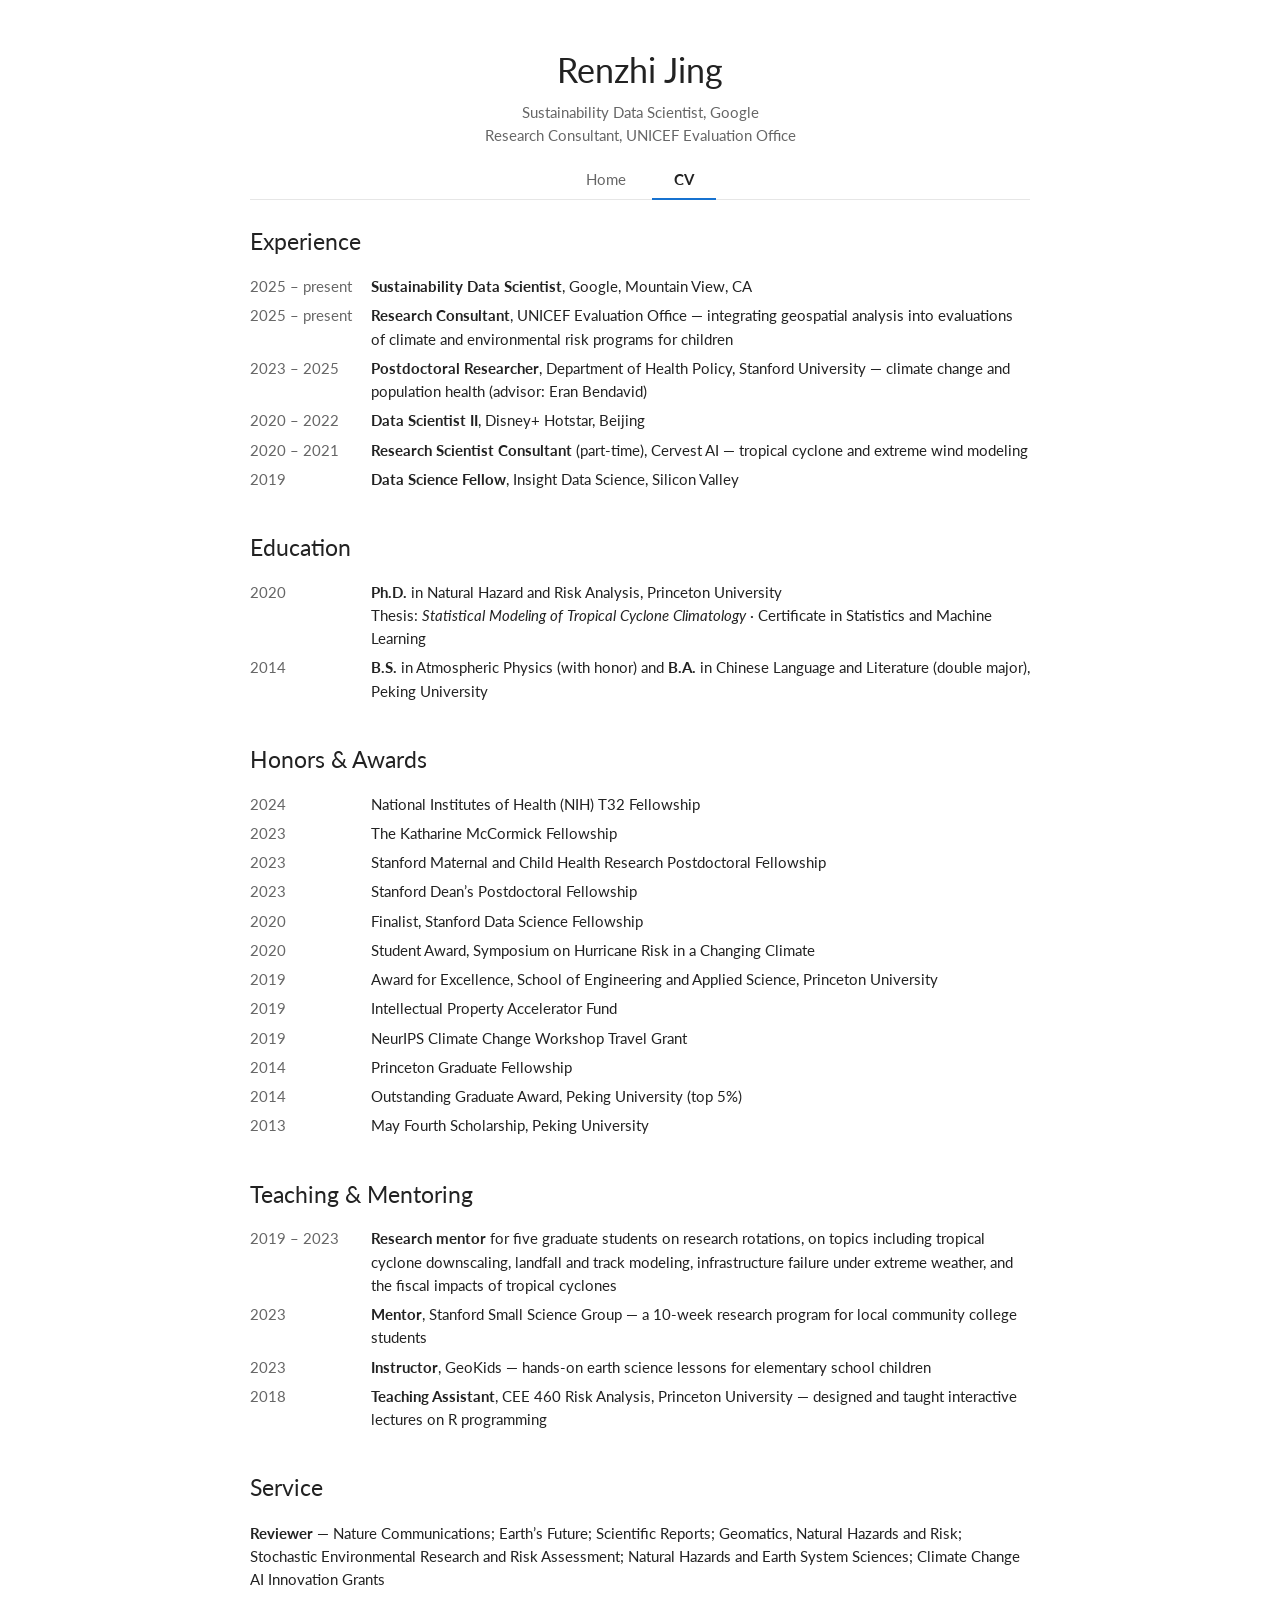
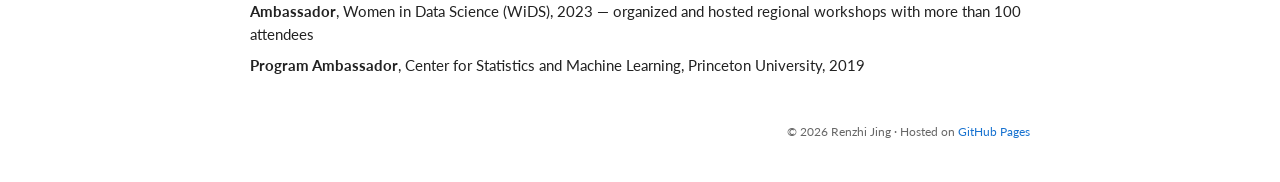
==== cv.html @ 02177ae2 "Move experience, education, awards, teaching and service to a CV page Co-Authored-By: Claude Opus 5." ====
<!doctype html>
<html lang="en">
<head>
  <meta charset="utf-8">
  <meta name="viewport" content="width=device-width, initial-scale=1">
  <title>CV — Renzhi Jing</title>
  <meta name="description" content="Renzhi Jing — experience, education, honors and awards, teaching and mentoring, and service.">
  <meta name="author" content="Renzhi Jing">
  <meta property="og:title" content="CV — Renzhi Jing">
  <meta property="og:description" content="Experience, education, honors and awards, teaching and mentoring, and service.">
  <meta property="og:type" content="website">
  <meta property="og:url" content="https://jingrenzhi.github.io/cv.html">
  <link rel="canonical" href="https://jingrenzhi.github.io/cv.html">
  <link rel="icon" href="assets/favicon.svg" type="image/svg+xml">
  <link rel="preconnect" href="https://fonts.googleapis.com">
  <link rel="preconnect" href="https://fonts.gstatic.com" crossorigin>
  <link rel="stylesheet" href="https://fonts.googleapis.com/css2?family=Lato:ital,wght@0,400;0,700;1,400&display=swap">
  <link rel="stylesheet" href="assets/style.css">
</head>
<body>

  <main id="top">

    <header class="page-head">
      <h1><a href="index.html">Renzhi Jing</a></h1>
      <p class="role">Sustainability Data Scientist, Google<br>Research Consultant, UNICEF Evaluation Office</p>
    </header>

    <nav class="tabs" aria-label="Pages">
      <a href="index.html">Home</a>
      <a href="cv.html" class="active" aria-current="page">CV</a>
    </nav>

    <!-- ============ EXPERIENCE ============ -->
    <section id="experience">
      <h2>Experience</h2>
      <ul class="news wide">
        <li><time>2025 – present</time><span><strong>Sustainability Data Scientist</strong>, Google, Mountain View, CA</span></li>
        <li><time>2025 – present</time><span><strong>Research Consultant</strong>, UNICEF Evaluation Office — integrating geospatial analysis into evaluations of climate and environmental risk programs for children</span></li>
        <li><time>2023 – 2025</time><span><strong>Postdoctoral Researcher</strong>, Department of Health Policy, Stanford University — climate change and population health (advisor: Eran Bendavid)</span></li>
        <li><time>2020 – 2022</time><span><strong>Data Scientist II</strong>, Disney+ Hotstar, Beijing</span></li>
        <li><time>2020 – 2021</time><span><strong>Research Scientist Consultant</strong> (part-time), Cervest AI — tropical cyclone and extreme wind modeling</span></li>
        <li><time>2019</time><span><strong>Data Science Fellow</strong>, Insight Data Science, Silicon Valley</span></li>
      </ul>
    </section>

    <section id="education">
      <h2>Education</h2>
      <ul class="news wide">
        <li><time>2020</time><span><strong>Ph.D.</strong> in Natural Hazard and Risk Analysis, Princeton University<br>Thesis: <em>Statistical Modeling of Tropical Cyclone Climatology</em> · Certificate in Statistics and Machine Learning</span></li>
        <li><time>2014</time><span><strong>B.S.</strong> in Atmospheric Physics (with honor) and <strong>B.A.</strong> in Chinese Language and Literature (double major), Peking University</span></li>
      </ul>
    </section>

    <!-- ============ AWARDS ============ -->
    <section id="awards">
      <h2>Honors &amp; Awards</h2>
      <ul class="news wide">
        <li><time>2024</time><span>National Institutes of Health (NIH) T32 Fellowship</span></li>
        <li><time>2023</time><span>The Katharine McCormick Fellowship</span></li>
        <li><time>2023</time><span>Stanford Maternal and Child Health Research Postdoctoral Fellowship</span></li>
        <li><time>2023</time><span>Stanford Dean’s Postdoctoral Fellowship</span></li>
        <li><time>2020</time><span>Finalist, Stanford Data Science Fellowship</span></li>
        <li><time>2020</time><span>Student Award, Symposium on Hurricane Risk in a Changing Climate</span></li>
        <li><time>2019</time><span>Award for Excellence, School of Engineering and Applied Science, Princeton University</span></li>
        <li><time>2019</time><span>Intellectual Property Accelerator Fund</span></li>
        <li><time>2019</time><span>NeurIPS Climate Change Workshop Travel Grant</span></li>
        <li><time>2014</time><span>Princeton Graduate Fellowship</span></li>
        <li><time>2014</time><span>Outstanding Graduate Award, Peking University (top 5%)</span></li>
        <li><time>2013</time><span>May Fourth Scholarship, Peking University</span></li>
      </ul>
    </section>

    <!-- ============ TEACHING & SERVICE ============ -->
    <section id="teaching">
      <h2>Teaching &amp; Mentoring</h2>
      <ul class="news wide">
        <li><time>2019 – 2023</time><span><strong>Research mentor</strong> for five graduate students on research rotations, on topics including tropical cyclone downscaling, landfall and track modeling, infrastructure failure under extreme weather, and the fiscal impacts of tropical cyclones</span></li>
        <li><time>2023</time><span><strong>Mentor</strong>, Stanford Small Science Group — a 10-week research program for local community college students</span></li>
        <li><time>2023</time><span><strong>Instructor</strong>, GeoKids — hands-on earth science lessons for elementary school children</span></li>
        <li><time>2018</time><span><strong>Teaching Assistant</strong>, CEE 460 Risk Analysis, Princeton University — designed and taught interactive lectures on R programming</span></li>
      </ul>
    </section>

    <section id="service">
      <h2>Service</h2>
      <ul class="plain">
        <li><strong>Reviewer</strong> — Nature Communications; Earth’s Future; Scientific Reports; Geomatics, Natural Hazards and Risk; Stochastic Environmental Research and Risk Assessment; Natural Hazards and Earth System Sciences; Climate Change AI Innovation Grants</li>
        <li><strong>Ambassador</strong>, Women in Data Science (WiDS), 2023 — organized and hosted regional workshops with more than 100 attendees</li>
        <li><strong>Program Ambassador</strong>, Center for Statistics and Machine Learning, Princeton University, 2019</li>
      </ul>
    </section>

  </main>

  <footer class="site-footer">
    <p>© <span id="year">2026</span> Renzhi Jing · Hosted on <a href="https://github.com/jingrenzhi/jingrenzhi.github.io">GitHub Pages</a></p>
  </footer>

  <script>
    document.getElementById('year').textContent = new Date().getFullYear();
  </script>
</body>
</html>
---- assets/style.css ----
/* Single-column, plain academic page: one narrow column, sans-serif text,
   blue links, photo beside the bio, papers as figure-left / text-right rows. */

:root {
  --bg: #ffffff;
  --text: #222222;
  --muted: #666666;
  --rule: #e6e6e6;
  --link: #1772d0;
  --link-hover: #f09228;
  --highlight: #ffffd0;
  --sans: "Lato", Verdana, Helvetica, "PingFang SC", "Microsoft YaHei", sans-serif;
  --width: 820px;
}

@media (prefers-color-scheme: dark) {
  :root {
    --bg: #17181a;
    --text: #dcdcdc;
    --muted: #9a9a9a;
    --rule: #303236;
    --link: #6cb0f5;
    --link-hover: #f5a94a;
    --highlight: #2b2a1c;
  }
}

*, *::before, *::after { box-sizing: border-box; }

html { scroll-behavior: smooth; }

body {
  margin: 0;
  background: var(--bg);
  color: var(--text);
  font-family: var(--sans);
  font-size: 15px;
  line-height: 1.55;
}

a { color: var(--link); text-decoration: none; }
a:hover, a:focus { color: var(--link-hover); }
a:focus-visible { outline: 2px solid var(--link); outline-offset: 2px; }

p { margin: 0 0 1em; }
strong { font-weight: 700; }

main { max-width: var(--width); margin: 0 auto; padding: 0 20px; }

section { padding: 18px 0; }

h2 { font-size: 23px; font-weight: 400; margin: 0 0 12px; }

/* ---------- About ---------- */
.about { display: flex; gap: 36px; align-items: center; padding-top: 44px; }
.about-text { flex: 1; min-width: 0; }
.about h1 { font-size: 34px; font-weight: 400; text-align: center; margin: 0 0 4px; }
.role { text-align: center; color: var(--muted); margin-bottom: 18px; }

.photo {
  flex: none; width: 230px; height: 230px;
  border-radius: 50%; object-fit: cover;
}

.links { list-style: none; padding: 0; margin: 18px 0 0; text-align: center; }
.links li { display: inline; }
.links li + li::before { content: "/\00a0"; color: var(--text); }

/* ---------- Research interests ---------- */
.interests { list-style: none; padding: 0; margin: 0; display: grid; grid-template-columns: repeat(3, 1fr); gap: 24px; }
.interests h3 { font-size: 15px; font-weight: 700; margin: 0 0 4px; }
.interests p { margin: 0; color: var(--muted); font-size: 14px; }

/* ---------- Dated lists (news, experience, awards, teaching) ---------- */
.news { list-style: none; padding: 0; margin: 0; }
.news li { display: flex; gap: 16px; padding: 3px 0; }
.news time { flex: none; width: 70px; color: var(--muted); font-variant-numeric: tabular-nums; }
.news.wide time { width: 105px; }

/* ---------- Publications ---------- */
.year { font-size: 17px; font-weight: 700; margin: 26px 0 8px; }
#publications .year:first-of-type { margin-top: 4px; }

.pubs { list-style: none; padding: 0; margin: 0; }
.pub { display: flex; gap: 24px; align-items: center; padding: 14px 12px; margin: 0 -12px; border-radius: 4px; }
.pub:hover { background: var(--highlight); }
.pub-img { flex: none; width: 200px; height: auto; aspect-ratio: 8 / 5; object-fit: cover; border-radius: 3px; background: #fff; }
.pub-body { flex: 1; min-width: 0; }
.pub p { margin: 0; }
.pub-title { font-size: 16px; font-weight: 700; margin-bottom: 2px !important; }
.pub-venue { color: var(--text); }
.pub-desc { margin-top: 6px !important; color: var(--muted); font-size: 14px; }

.refs { margin: 0; padding-left: 26px; }
.refs li { padding: 4px 0 4px 2px; }
.refs li::marker { color: var(--muted); font-size: 13px; }
.ref-link::before { content: "["; color: var(--text); }
.ref-link::after { content: "]"; color: var(--text); }
.ref-link { white-space: nowrap; text-transform: lowercase; }

.plain { list-style: none; padding: 0; margin: 0; }
.plain li { padding: 4px 0; }
address { font-style: normal; }

/* ---------- Footer ---------- */
.site-footer { max-width: var(--width); margin: 0 auto; padding: 24px 20px 40px; text-align: right; font-size: 12px; color: var(--muted); }
.site-footer p { margin: 0; }

/* ---------- Small screens ---------- */
@media (max-width: 640px) {
  .about { flex-direction: column-reverse; gap: 20px; padding-top: 28px; }
  .photo { width: 170px; height: 170px; }
  .interests { grid-template-columns: 1fr; gap: 12px; }
  .news li { flex-direction: column; gap: 0; padding: 5px 0; }
  .pub { flex-direction: column; align-items: flex-start; gap: 10px; }
  .pub-img { width: 100%; max-width: 320px; }
}

@media print {
  section { break-inside: avoid; }
  a { color: inherit; }
}

/* ---------- Page tabs ---------- */
.tabs { display: flex; justify-content: center; gap: 4px; margin: 14px 0 6px; border-bottom: 1px solid var(--rule); }
.tabs a { padding: 7px 22px; color: var(--muted); border-bottom: 2px solid transparent; margin-bottom: -1px; }
.tabs a:hover { color: var(--link-hover); }
.tabs a.active { color: var(--text); font-weight: 700; border-bottom-color: var(--link); }

.page-head { padding-top: 44px; text-align: center; }
.page-head h1 { font-size: 34px; font-weight: 400; margin: 0 0 4px; }
.page-head h1 a { color: var(--text); }
.page-head .role { color: var(--muted); margin: 0; }
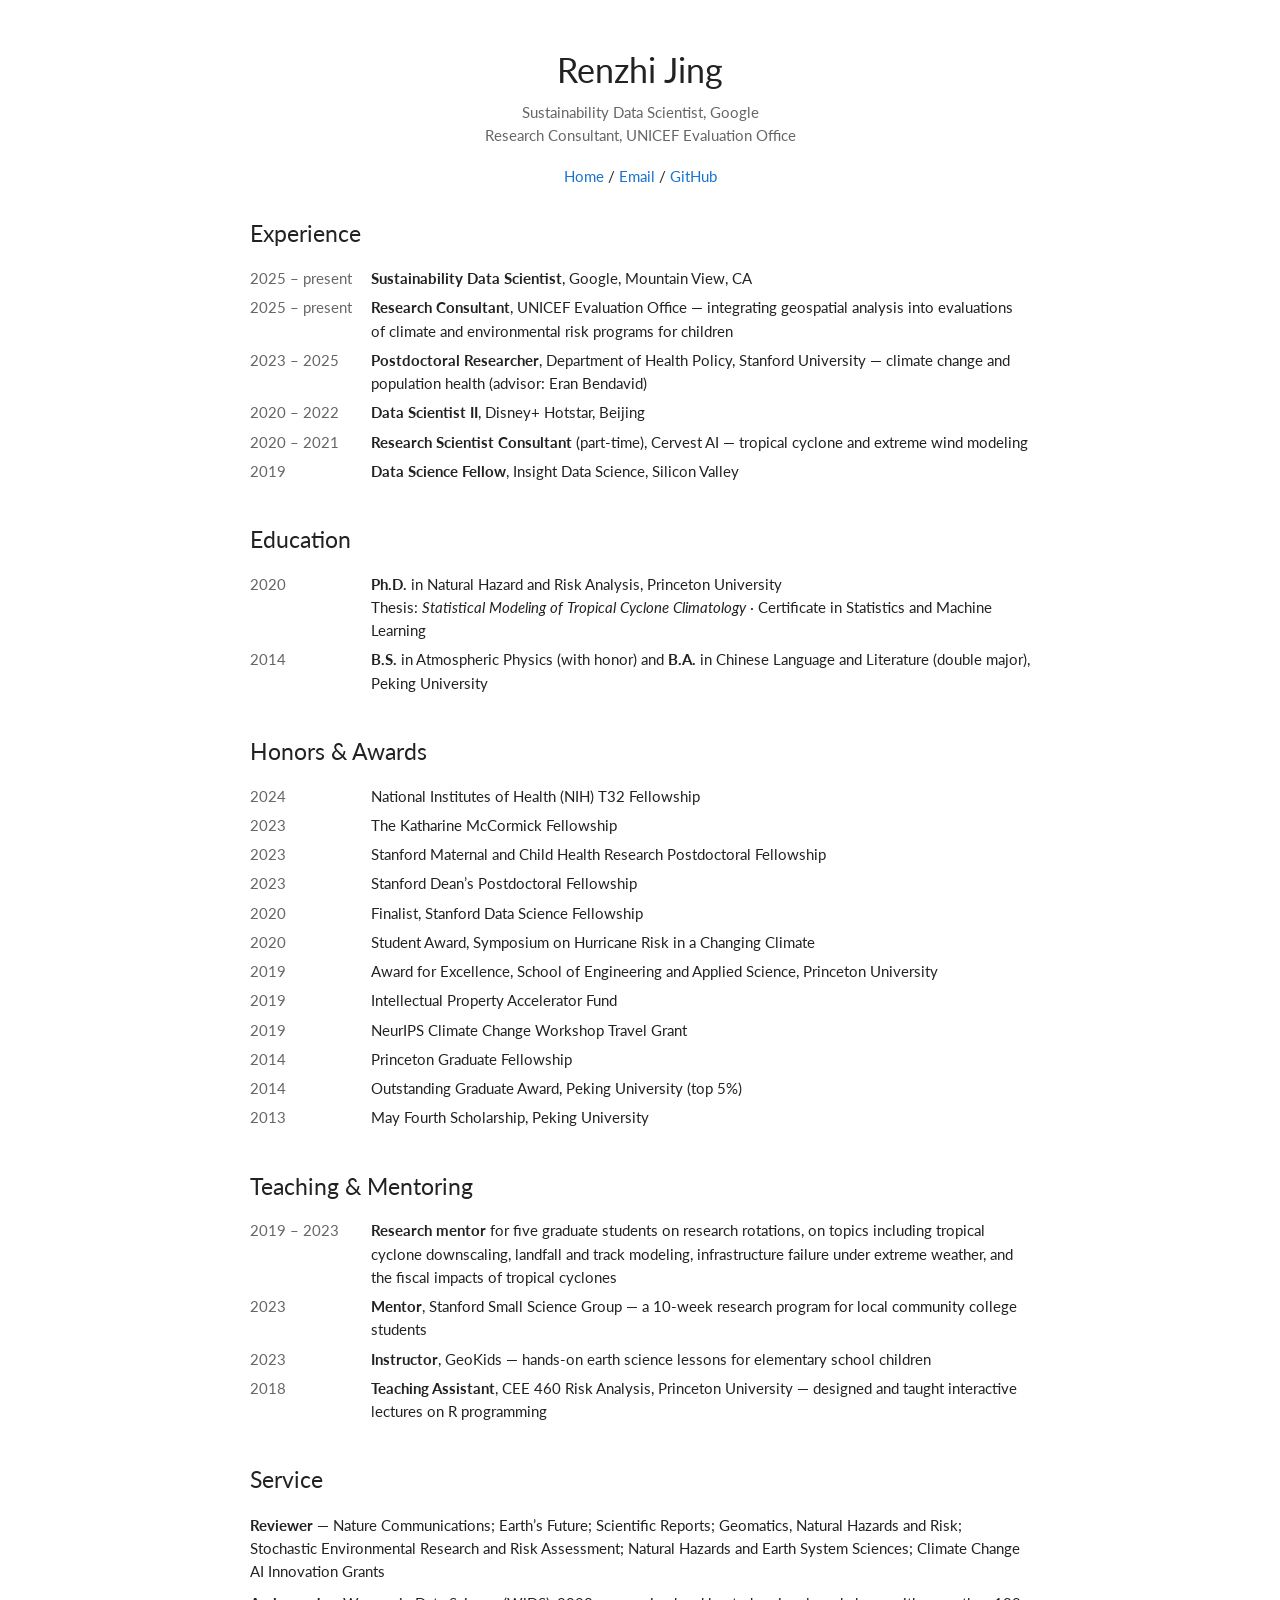
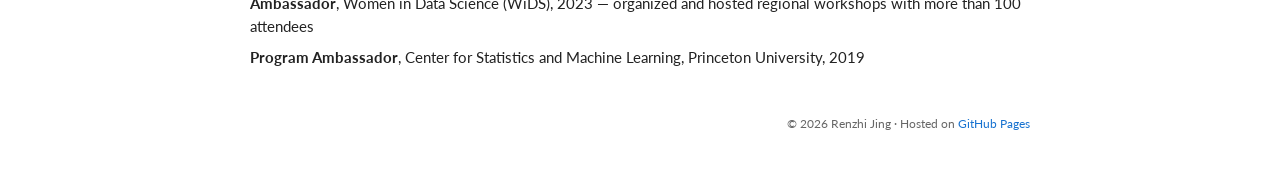
==== commit 4b45cfeb: "Replace page tabs with a CV link next to Email / GitHub Co-Authored-By: Claude Opus 5.5 <noreply@ant" ====
--- a/cv.html
+++ b/cv.html
@@ -24,12 +24,12 @@
     <header class="page-head">
       <h1><a href="index.html">Renzhi Jing</a></h1>
       <p class="role">Sustainability Data Scientist, Google<br>Research Consultant, UNICEF Evaluation Office</p>
+      <ul class="links">
+        <li><a href="index.html">Home</a></li>
+        <li><a href="mailto:jingrenzhi.go@gmail.com">Email</a></li>
+        <li><a href="https://github.com/jingrenzhi">GitHub</a></li>
+      </ul>
     </header>
-
-    <nav class="tabs" aria-label="Pages">
-      <a href="index.html">Home</a>
-      <a href="cv.html" class="active" aria-current="page">CV</a>
-    </nav>
 
     <!-- ============ EXPERIENCE ============ -->
     <section id="experience">
--- a/assets/style.css
+++ b/assets/style.css
@@ -121,13 +121,8 @@
   a { color: inherit; }
 }
 
-/* ---------- Page tabs ---------- */
-.tabs { display: flex; justify-content: center; gap: 4px; margin: 14px 0 6px; border-bottom: 1px solid var(--rule); }
-.tabs a { padding: 7px 22px; color: var(--muted); border-bottom: 2px solid transparent; margin-bottom: -1px; }
-.tabs a:hover { color: var(--link-hover); }
-.tabs a.active { color: var(--text); font-weight: 700; border-bottom-color: var(--link); }
-
-.page-head { padding-top: 44px; text-align: center; }
+/* ---------- CV page header ---------- */
+.page-head { padding: 44px 0 10px; text-align: center; }
 .page-head h1 { font-size: 34px; font-weight: 400; margin: 0 0 4px; }
 .page-head h1 a { color: var(--text); }
 .page-head .role { color: var(--muted); margin: 0; }
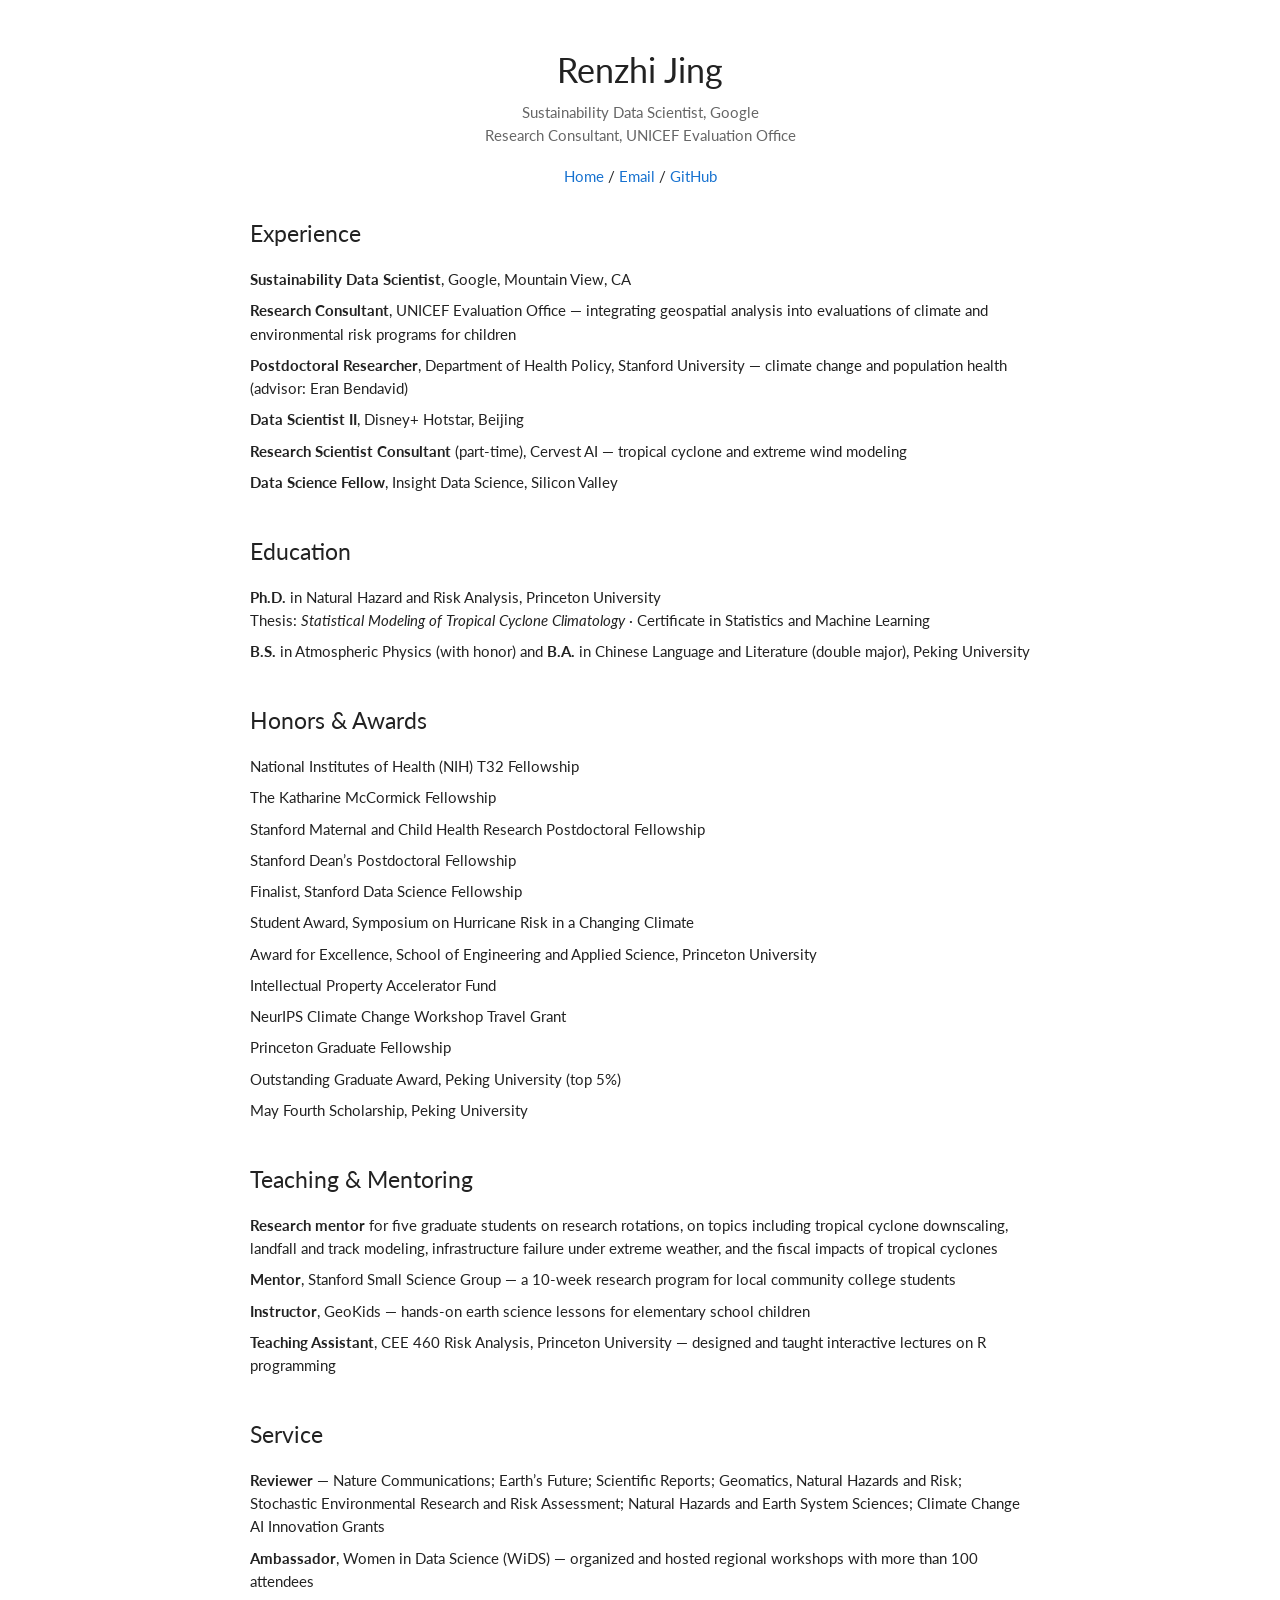
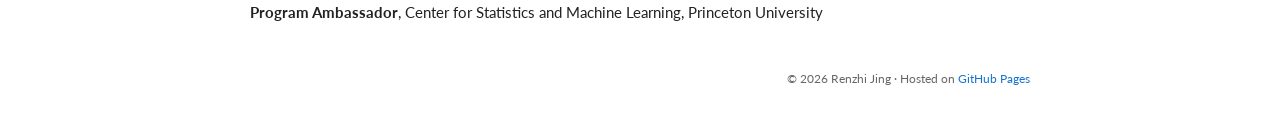
==== commit eeafdecf: "Remove years from the CV page Co-Authored-By: Claude Opus 5.5 <noreply@anthropic.com>" ====
--- a/cv.html
+++ b/cv.html
@@ -34,51 +34,51 @@
     <!-- ============ EXPERIENCE ============ -->
     <section id="experience">
       <h2>Experience</h2>
-      <ul class="news wide">
-        <li><time>2025 – present</time><span><strong>Sustainability Data Scientist</strong>, Google, Mountain View, CA</span></li>
-        <li><time>2025 – present</time><span><strong>Research Consultant</strong>, UNICEF Evaluation Office — integrating geospatial analysis into evaluations of climate and environmental risk programs for children</span></li>
-        <li><time>2023 – 2025</time><span><strong>Postdoctoral Researcher</strong>, Department of Health Policy, Stanford University — climate change and population health (advisor: Eran Bendavid)</span></li>
-        <li><time>2020 – 2022</time><span><strong>Data Scientist II</strong>, Disney+ Hotstar, Beijing</span></li>
-        <li><time>2020 – 2021</time><span><strong>Research Scientist Consultant</strong> (part-time), Cervest AI — tropical cyclone and extreme wind modeling</span></li>
-        <li><time>2019</time><span><strong>Data Science Fellow</strong>, Insight Data Science, Silicon Valley</span></li>
+      <ul class="plain">
+        <li><strong>Sustainability Data Scientist</strong>, Google, Mountain View, CA</li>
+        <li><strong>Research Consultant</strong>, UNICEF Evaluation Office — integrating geospatial analysis into evaluations of climate and environmental risk programs for children</li>
+        <li><strong>Postdoctoral Researcher</strong>, Department of Health Policy, Stanford University — climate change and population health (advisor: Eran Bendavid)</li>
+        <li><strong>Data Scientist II</strong>, Disney+ Hotstar, Beijing</li>
+        <li><strong>Research Scientist Consultant</strong> (part-time), Cervest AI — tropical cyclone and extreme wind modeling</li>
+        <li><strong>Data Science Fellow</strong>, Insight Data Science, Silicon Valley</li>
       </ul>
     </section>
 
     <section id="education">
       <h2>Education</h2>
-      <ul class="news wide">
-        <li><time>2020</time><span><strong>Ph.D.</strong> in Natural Hazard and Risk Analysis, Princeton University<br>Thesis: <em>Statistical Modeling of Tropical Cyclone Climatology</em> · Certificate in Statistics and Machine Learning</span></li>
-        <li><time>2014</time><span><strong>B.S.</strong> in Atmospheric Physics (with honor) and <strong>B.A.</strong> in Chinese Language and Literature (double major), Peking University</span></li>
+      <ul class="plain">
+        <li><strong>Ph.D.</strong> in Natural Hazard and Risk Analysis, Princeton University<br>Thesis: <em>Statistical Modeling of Tropical Cyclone Climatology</em> · Certificate in Statistics and Machine Learning</li>
+        <li><strong>B.S.</strong> in Atmospheric Physics (with honor) and <strong>B.A.</strong> in Chinese Language and Literature (double major), Peking University</li>
       </ul>
     </section>
 
     <!-- ============ AWARDS ============ -->
     <section id="awards">
       <h2>Honors &amp; Awards</h2>
-      <ul class="news wide">
-        <li><time>2024</time><span>National Institutes of Health (NIH) T32 Fellowship</span></li>
-        <li><time>2023</time><span>The Katharine McCormick Fellowship</span></li>
-        <li><time>2023</time><span>Stanford Maternal and Child Health Research Postdoctoral Fellowship</span></li>
-        <li><time>2023</time><span>Stanford Dean’s Postdoctoral Fellowship</span></li>
-        <li><time>2020</time><span>Finalist, Stanford Data Science Fellowship</span></li>
-        <li><time>2020</time><span>Student Award, Symposium on Hurricane Risk in a Changing Climate</span></li>
-        <li><time>2019</time><span>Award for Excellence, School of Engineering and Applied Science, Princeton University</span></li>
-        <li><time>2019</time><span>Intellectual Property Accelerator Fund</span></li>
-        <li><time>2019</time><span>NeurIPS Climate Change Workshop Travel Grant</span></li>
-        <li><time>2014</time><span>Princeton Graduate Fellowship</span></li>
-        <li><time>2014</time><span>Outstanding Graduate Award, Peking University (top 5%)</span></li>
-        <li><time>2013</time><span>May Fourth Scholarship, Peking University</span></li>
+      <ul class="plain">
+        <li>National Institutes of Health (NIH) T32 Fellowship</li>
+        <li>The Katharine McCormick Fellowship</li>
+        <li>Stanford Maternal and Child Health Research Postdoctoral Fellowship</li>
+        <li>Stanford Dean’s Postdoctoral Fellowship</li>
+        <li>Finalist, Stanford Data Science Fellowship</li>
+        <li>Student Award, Symposium on Hurricane Risk in a Changing Climate</li>
+        <li>Award for Excellence, School of Engineering and Applied Science, Princeton University</li>
+        <li>Intellectual Property Accelerator Fund</li>
+        <li>NeurIPS Climate Change Workshop Travel Grant</li>
+        <li>Princeton Graduate Fellowship</li>
+        <li>Outstanding Graduate Award, Peking University (top 5%)</li>
+        <li>May Fourth Scholarship, Peking University</li>
       </ul>
     </section>
 
     <!-- ============ TEACHING & SERVICE ============ -->
     <section id="teaching">
       <h2>Teaching &amp; Mentoring</h2>
-      <ul class="news wide">
-        <li><time>2019 – 2023</time><span><strong>Research mentor</strong> for five graduate students on research rotations, on topics including tropical cyclone downscaling, landfall and track modeling, infrastructure failure under extreme weather, and the fiscal impacts of tropical cyclones</span></li>
-        <li><time>2023</time><span><strong>Mentor</strong>, Stanford Small Science Group — a 10-week research program for local community college students</span></li>
-        <li><time>2023</time><span><strong>Instructor</strong>, GeoKids — hands-on earth science lessons for elementary school children</span></li>
-        <li><time>2018</time><span><strong>Teaching Assistant</strong>, CEE 460 Risk Analysis, Princeton University — designed and taught interactive lectures on R programming</span></li>
+      <ul class="plain">
+        <li><strong>Research mentor</strong> for five graduate students on research rotations, on topics including tropical cyclone downscaling, landfall and track modeling, infrastructure failure under extreme weather, and the fiscal impacts of tropical cyclones</li>
+        <li><strong>Mentor</strong>, Stanford Small Science Group — a 10-week research program for local community college students</li>
+        <li><strong>Instructor</strong>, GeoKids — hands-on earth science lessons for elementary school children</li>
+        <li><strong>Teaching Assistant</strong>, CEE 460 Risk Analysis, Princeton University — designed and taught interactive lectures on R programming</li>
       </ul>
     </section>
 
@@ -86,8 +86,8 @@
       <h2>Service</h2>
       <ul class="plain">
         <li><strong>Reviewer</strong> — Nature Communications; Earth’s Future; Scientific Reports; Geomatics, Natural Hazards and Risk; Stochastic Environmental Research and Risk Assessment; Natural Hazards and Earth System Sciences; Climate Change AI Innovation Grants</li>
-        <li><strong>Ambassador</strong>, Women in Data Science (WiDS), 2023 — organized and hosted regional workshops with more than 100 attendees</li>
-        <li><strong>Program Ambassador</strong>, Center for Statistics and Machine Learning, Princeton University, 2019</li>
+        <li><strong>Ambassador</strong>, Women in Data Science (WiDS) — organized and hosted regional workshops with more than 100 attendees</li>
+        <li><strong>Program Ambassador</strong>, Center for Statistics and Machine Learning, Princeton University</li>
       </ul>
     </section>
 
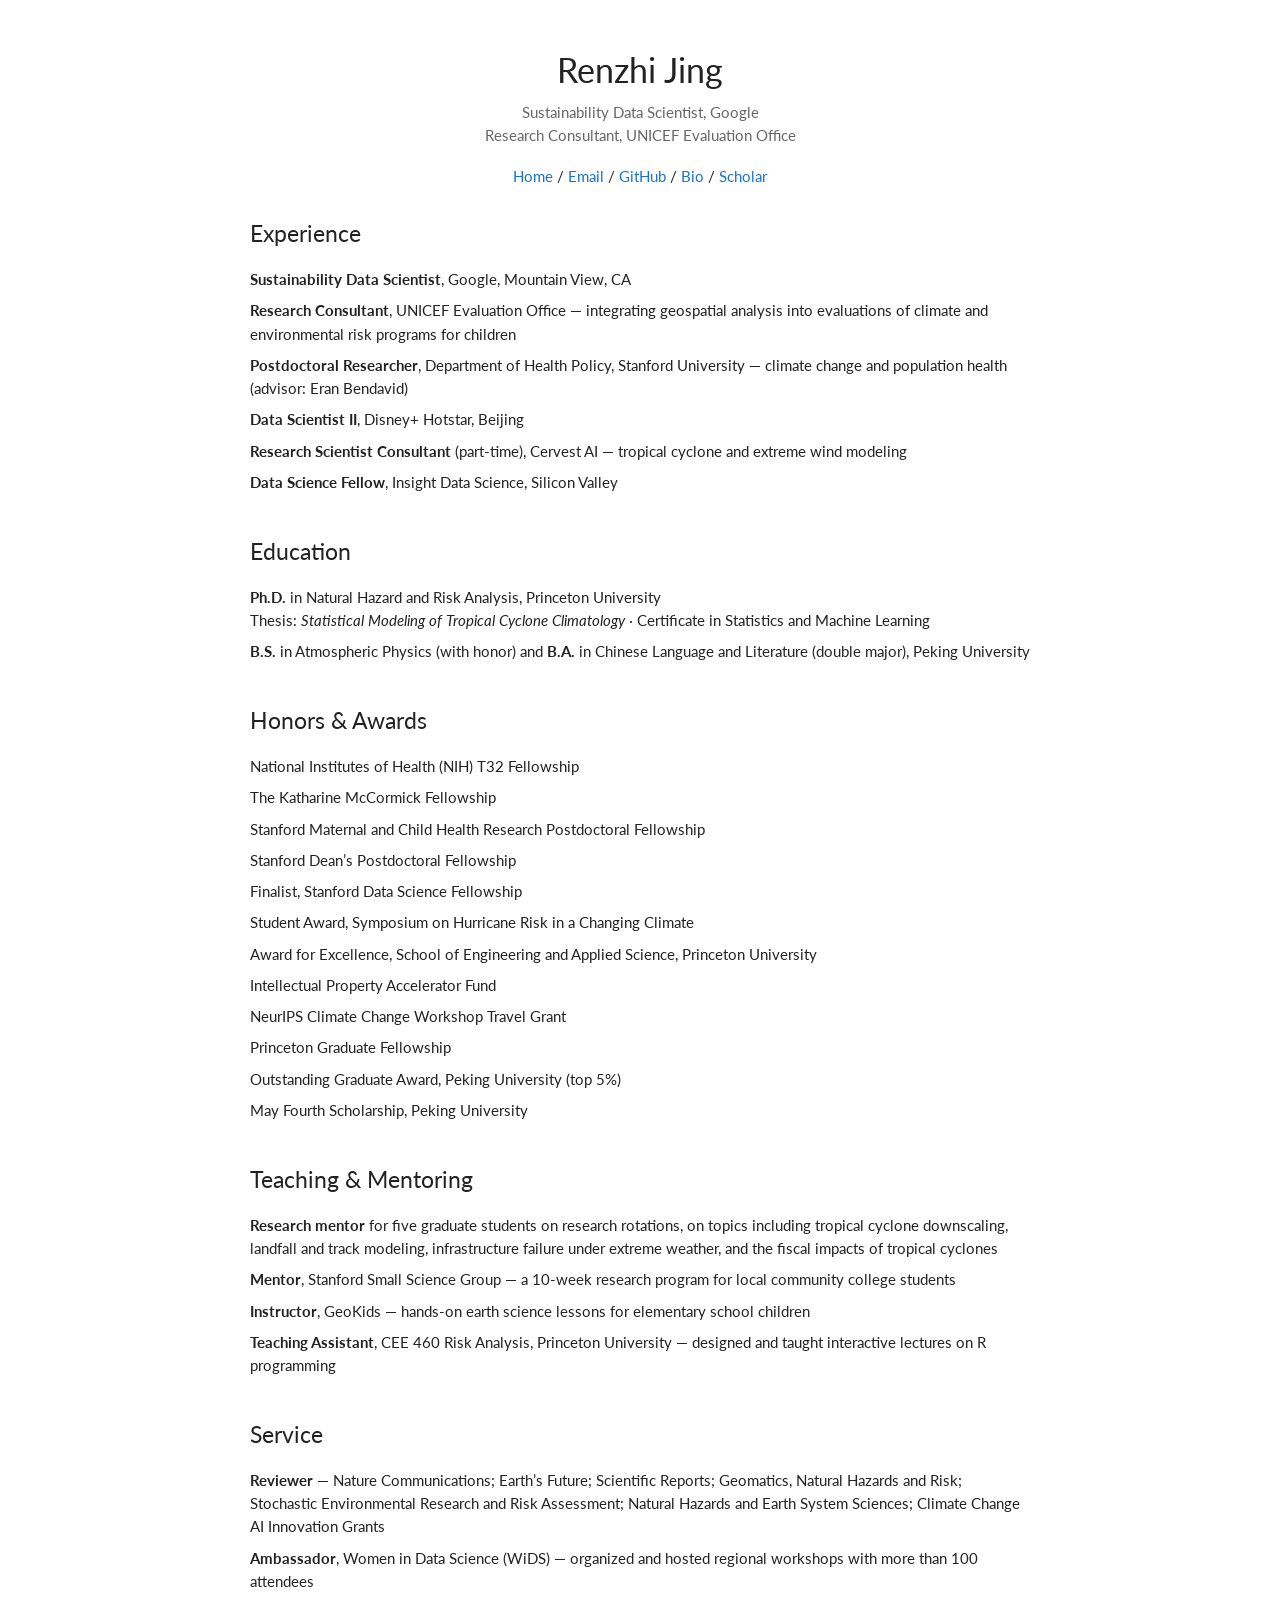
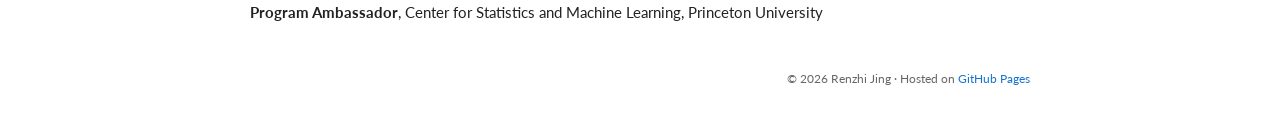
==== commit 07f917c4: "Add Bio and Scholar links Co-Authored-By: Claude Opus 5.5 <noreply@anthropic.com>" ====
--- a/cv.html
+++ b/cv.html
@@ -28,6 +28,8 @@
         <li><a href="index.html">Home</a></li>
         <li><a href="mailto:jingrenzhi.go@gmail.com">Email</a></li>
         <li><a href="https://github.com/jingrenzhi">GitHub</a></li>
+        <li><a href="files/bio.txt">Bio</a></li>
+        <li><a href="https://scholar.google.com/citations?user=oeQ08_8AAAAJ">Scholar</a></li>
       </ul>
     </header>
 
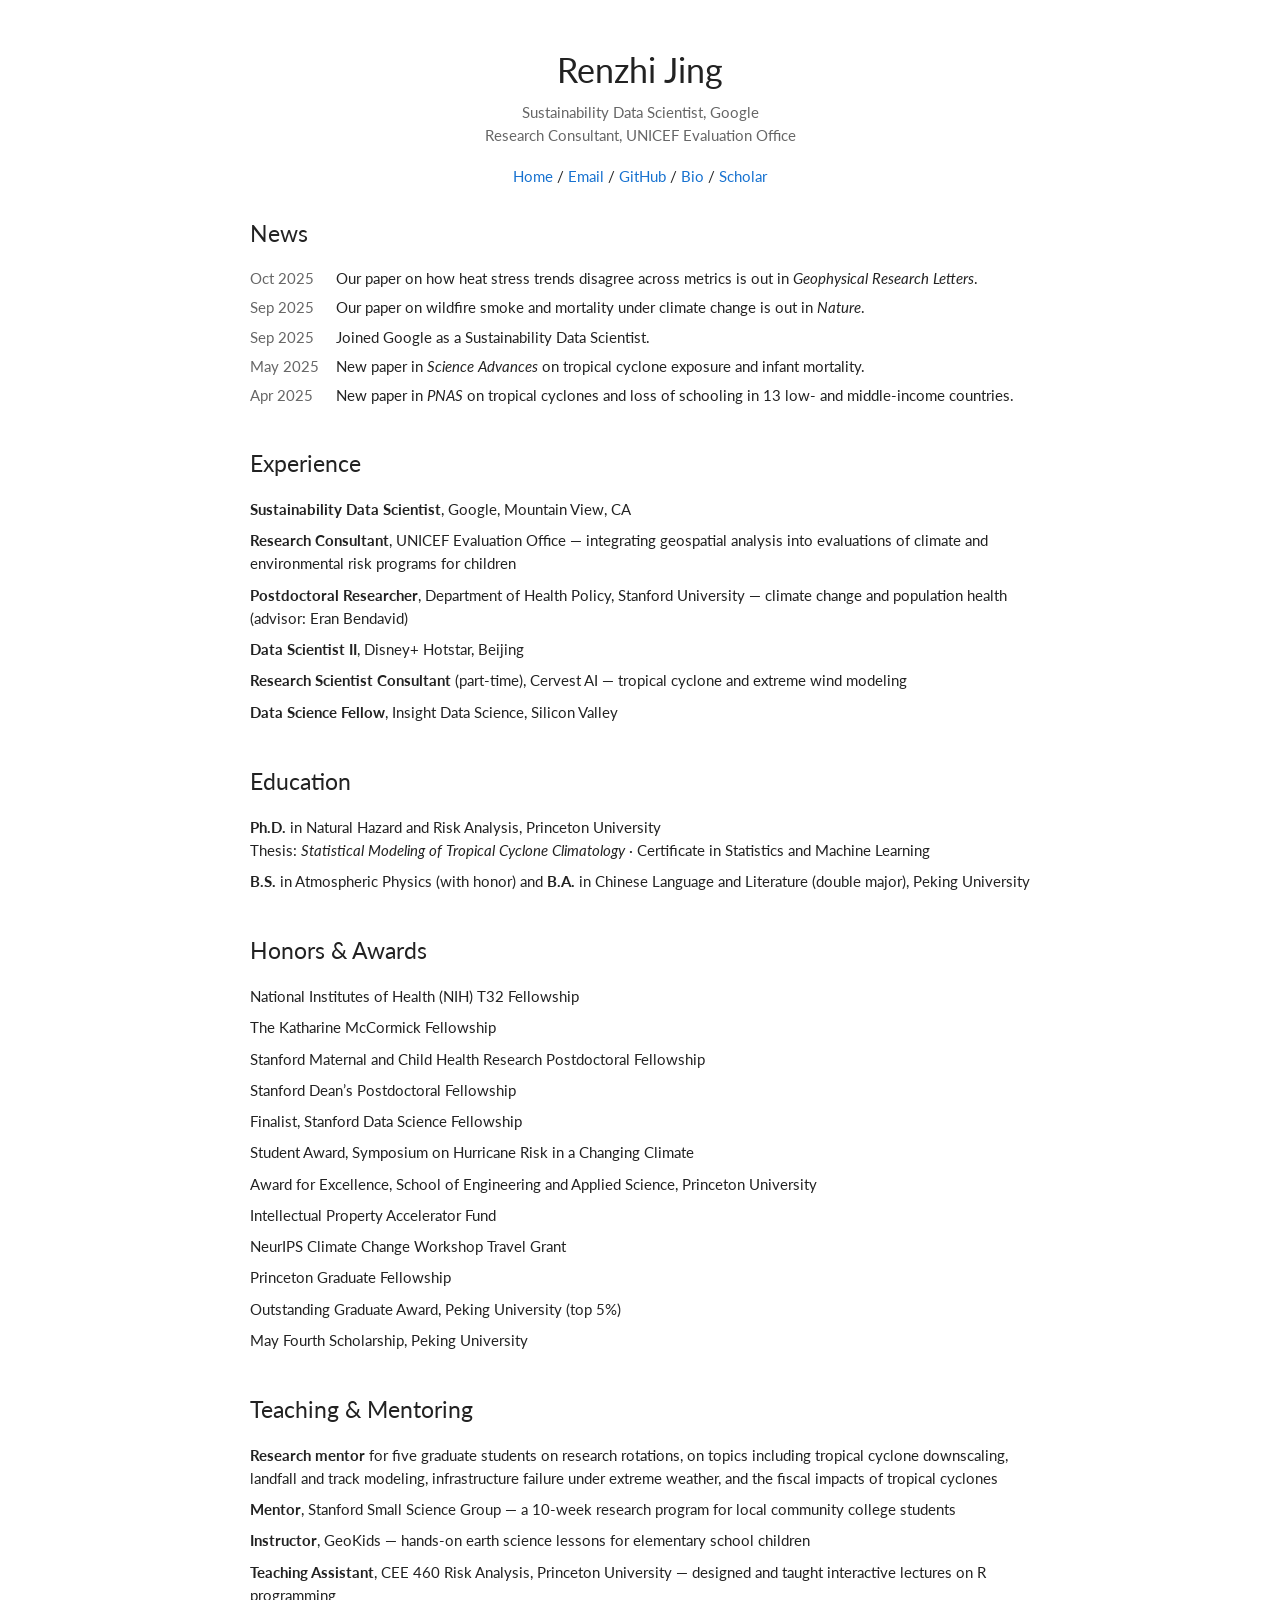
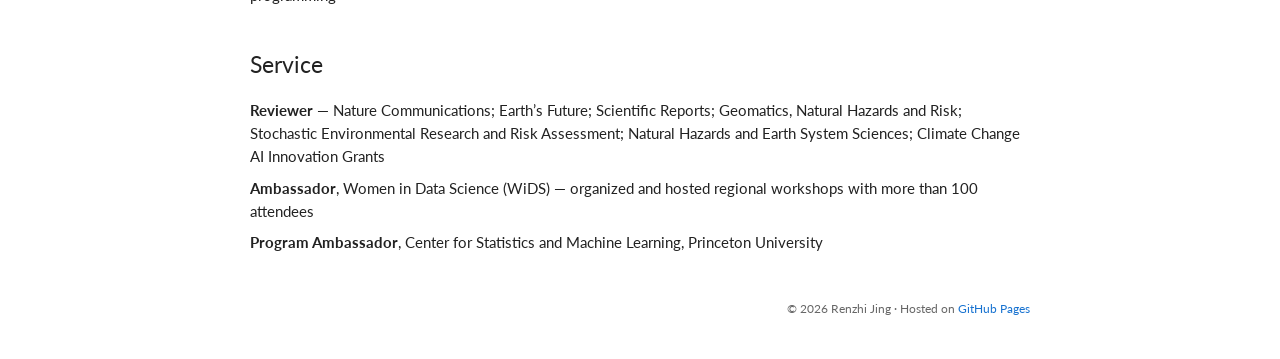
==== commit 0377b435: "Move News to the CV page Co-Authored-By: Claude Opus 5.5 <noreply@anthropic.com>" ====
--- a/cv.html
+++ b/cv.html
@@ -4,10 +4,10 @@
   <meta charset="utf-8">
   <meta name="viewport" content="width=device-width, initial-scale=1">
   <title>CV — Renzhi Jing</title>
-  <meta name="description" content="Renzhi Jing — experience, education, honors and awards, teaching and mentoring, and service.">
+  <meta name="description" content="Renzhi Jing — news, experience, education, honors and awards, teaching and mentoring, and service.">
   <meta name="author" content="Renzhi Jing">
   <meta property="og:title" content="CV — Renzhi Jing">
-  <meta property="og:description" content="Experience, education, honors and awards, teaching and mentoring, and service.">
+  <meta property="og:description" content="News, experience, education, honors and awards, teaching and mentoring, and service.">
   <meta property="og:type" content="website">
   <meta property="og:url" content="https://jingrenzhi.github.io/cv.html">
   <link rel="canonical" href="https://jingrenzhi.github.io/cv.html">
@@ -32,6 +32,18 @@
         <li><a href="https://scholar.google.com/citations?user=oeQ08_8AAAAJ">Scholar</a></li>
       </ul>
     </header>
+
+    <!-- ============ NEWS ============ -->
+    <section id="news">
+      <h2>News</h2>
+      <ul class="news">
+        <li><time datetime="2025-10">Oct 2025</time><span>Our paper on how heat stress trends disagree across metrics is out in <em>Geophysical Research Letters</em>.</span></li>
+        <li><time datetime="2025-09">Sep 2025</time><span>Our paper on wildfire smoke and mortality under climate change is out in <em>Nature</em>.</span></li>
+        <li><time datetime="2025-09">Sep 2025</time><span>Joined Google as a Sustainability Data Scientist.</span></li>
+        <li><time datetime="2025-05">May 2025</time><span>New paper in <em>Science Advances</em> on tropical cyclone exposure and infant mortality.</span></li>
+        <li><time datetime="2025-04">Apr 2025</time><span>New paper in <em>PNAS</em> on tropical cyclones and loss of schooling in 13 low- and middle-income countries.</span></li>
+      </ul>
+    </section>
 
     <!-- ============ EXPERIENCE ============ -->
     <section id="experience">
--- a/assets/style.css
+++ b/assets/style.css
@@ -83,7 +83,8 @@
 
 .pubs { list-style: none; padding: 0; margin: 0; }
 .pub { display: flex; gap: 24px; align-items: center; padding: 14px 12px; margin: 0 -12px; border-radius: 4px; }
-.pub:hover { background: var(--highlight); }
+.pub.highlight { background: var(--highlight); }
+.note { color: var(--muted); margin: 0 0 6px; }
 .pub-img { flex: none; width: 200px; height: auto; aspect-ratio: 8 / 5; object-fit: cover; border-radius: 3px; background: #fff; }
 .pub-body { flex: 1; min-width: 0; }
 .pub p { margin: 0; }
@@ -126,3 +127,21 @@
 .page-head h1 { font-size: 34px; font-weight: 400; margin: 0 0 4px; }
 .page-head h1 a { color: var(--text); }
 .page-head .role { color: var(--muted); margin: 0; }
+
+/* ---------- Publication tabs ---------- */
+.pub-head { display: flex; align-items: baseline; flex-wrap: wrap; gap: 4px 20px; margin-bottom: 4px; }
+.pub-head h2 { margin: 0; }
+.pub-tabs { display: flex; gap: 2px; }
+.pub-tabs button {
+  font: inherit; color: var(--muted); background: none; border: 0; cursor: pointer;
+  padding: 3px 10px; border-bottom: 2px solid transparent;
+}
+.pub-tabs button:hover { color: var(--link-hover); }
+.pub-tabs button[aria-selected="true"] { color: var(--text); font-weight: 700; border-bottom-color: var(--link); }
+.pub-tabs button:focus-visible { outline: 2px solid var(--link); outline-offset: -2px; }
+
+.pub-year { font-size: 17px; font-weight: 700; margin: 20px 0 4px; }
+#pub-list[data-view="highlighted"] .pub-year,
+#pub-list[data-view="highlighted"] .pub:not(.highlight) { display: none; }
+#pub-list[data-view="highlighted"] .pub.highlight { background: none; }
+#pub-list[data-view="highlighted"] { padding-top: 8px; }
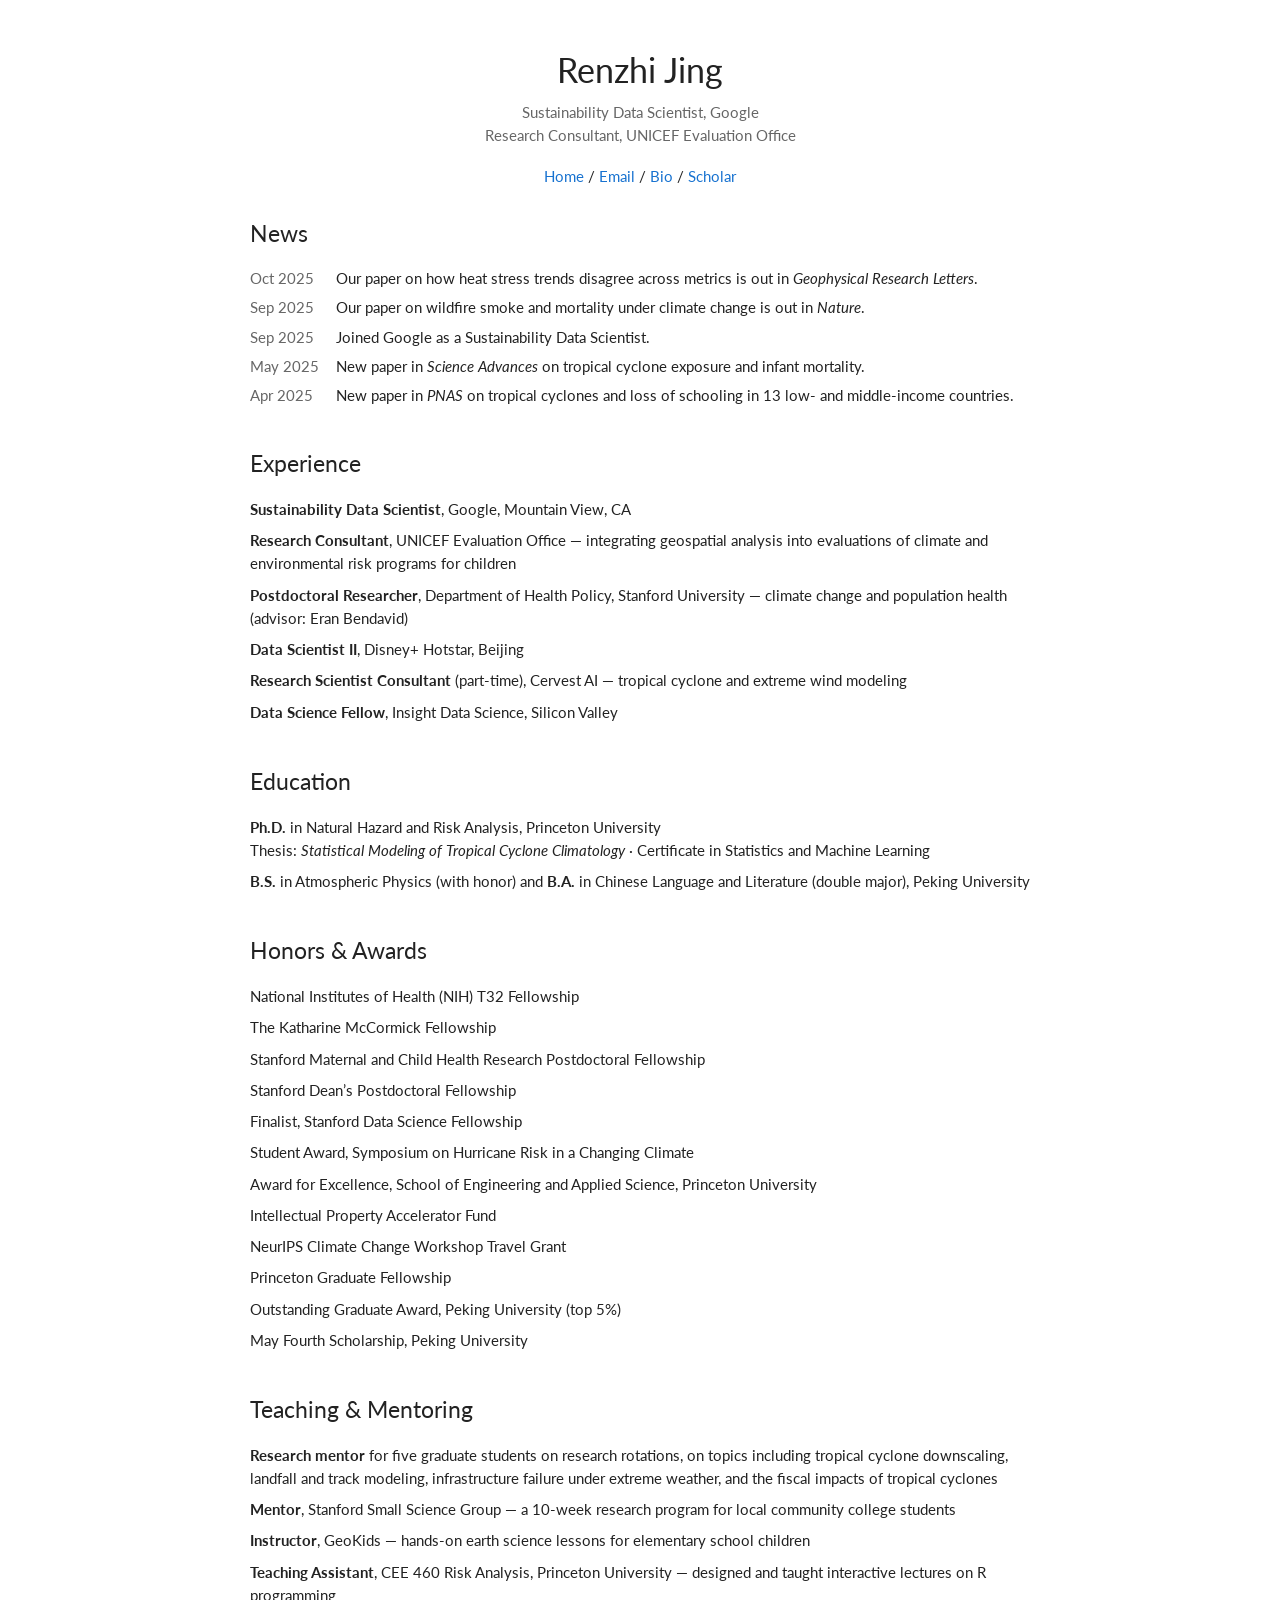
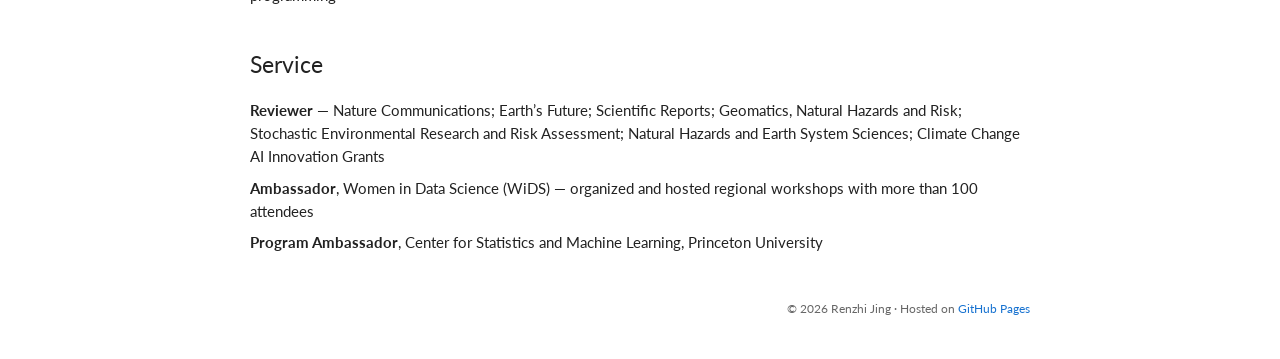
==== commit ab984d13: "Remove GitHub link Co-Authored-By: Claude Opus 5.5 <noreply@anthropic.com>" ====
--- a/cv.html
+++ b/cv.html
@@ -27,7 +27,6 @@
       <ul class="links">
         <li><a href="index.html">Home</a></li>
         <li><a href="mailto:jingrenzhi.go@gmail.com">Email</a></li>
-        <li><a href="https://github.com/jingrenzhi">GitHub</a></li>
         <li><a href="files/bio.txt">Bio</a></li>
         <li><a href="https://scholar.google.com/citations?user=oeQ08_8AAAAJ">Scholar</a></li>
       </ul>
--- a/assets/style.css
+++ b/assets/style.css
@@ -85,7 +85,7 @@
 .pub { display: flex; gap: 24px; align-items: center; padding: 14px 12px; margin: 0 -12px; border-radius: 4px; }
 .pub.highlight { background: var(--highlight); }
 .note { color: var(--muted); margin: 0 0 6px; }
-.pub-img { flex: none; width: 200px; height: auto; aspect-ratio: 8 / 5; object-fit: cover; border-radius: 3px; background: #fff; }
+.pub-img { flex: none; width: 200px; height: auto; aspect-ratio: 8 / 5; object-fit: contain; border-radius: 3px; background: #fff; }
 .pub-body { flex: 1; min-width: 0; }
 .pub p { margin: 0; }
 .pub-title { font-size: 16px; font-weight: 700; margin-bottom: 2px !important; }
@@ -145,3 +145,14 @@
 #pub-list[data-view="highlighted"] .pub:not(.highlight) { display: none; }
 #pub-list[data-view="highlighted"] .pub.highlight { background: none; }
 #pub-list[data-view="highlighted"] { padding-top: 8px; }
+
+/* ---------- Venue badge ---------- */
+.badge {
+  display: inline-block; padding: 1px 8px; margin-right: 6px;
+  font-size: 12px; font-weight: 700; line-height: 1.6; letter-spacing: 0.02em;
+  color: #3d5a80; background: #e9eef5; border-radius: 3px; white-space: nowrap;
+  vertical-align: 1px;
+}
+@media (prefers-color-scheme: dark) {
+  .badge { color: #a9c1e0; background: #232b36; }
+}
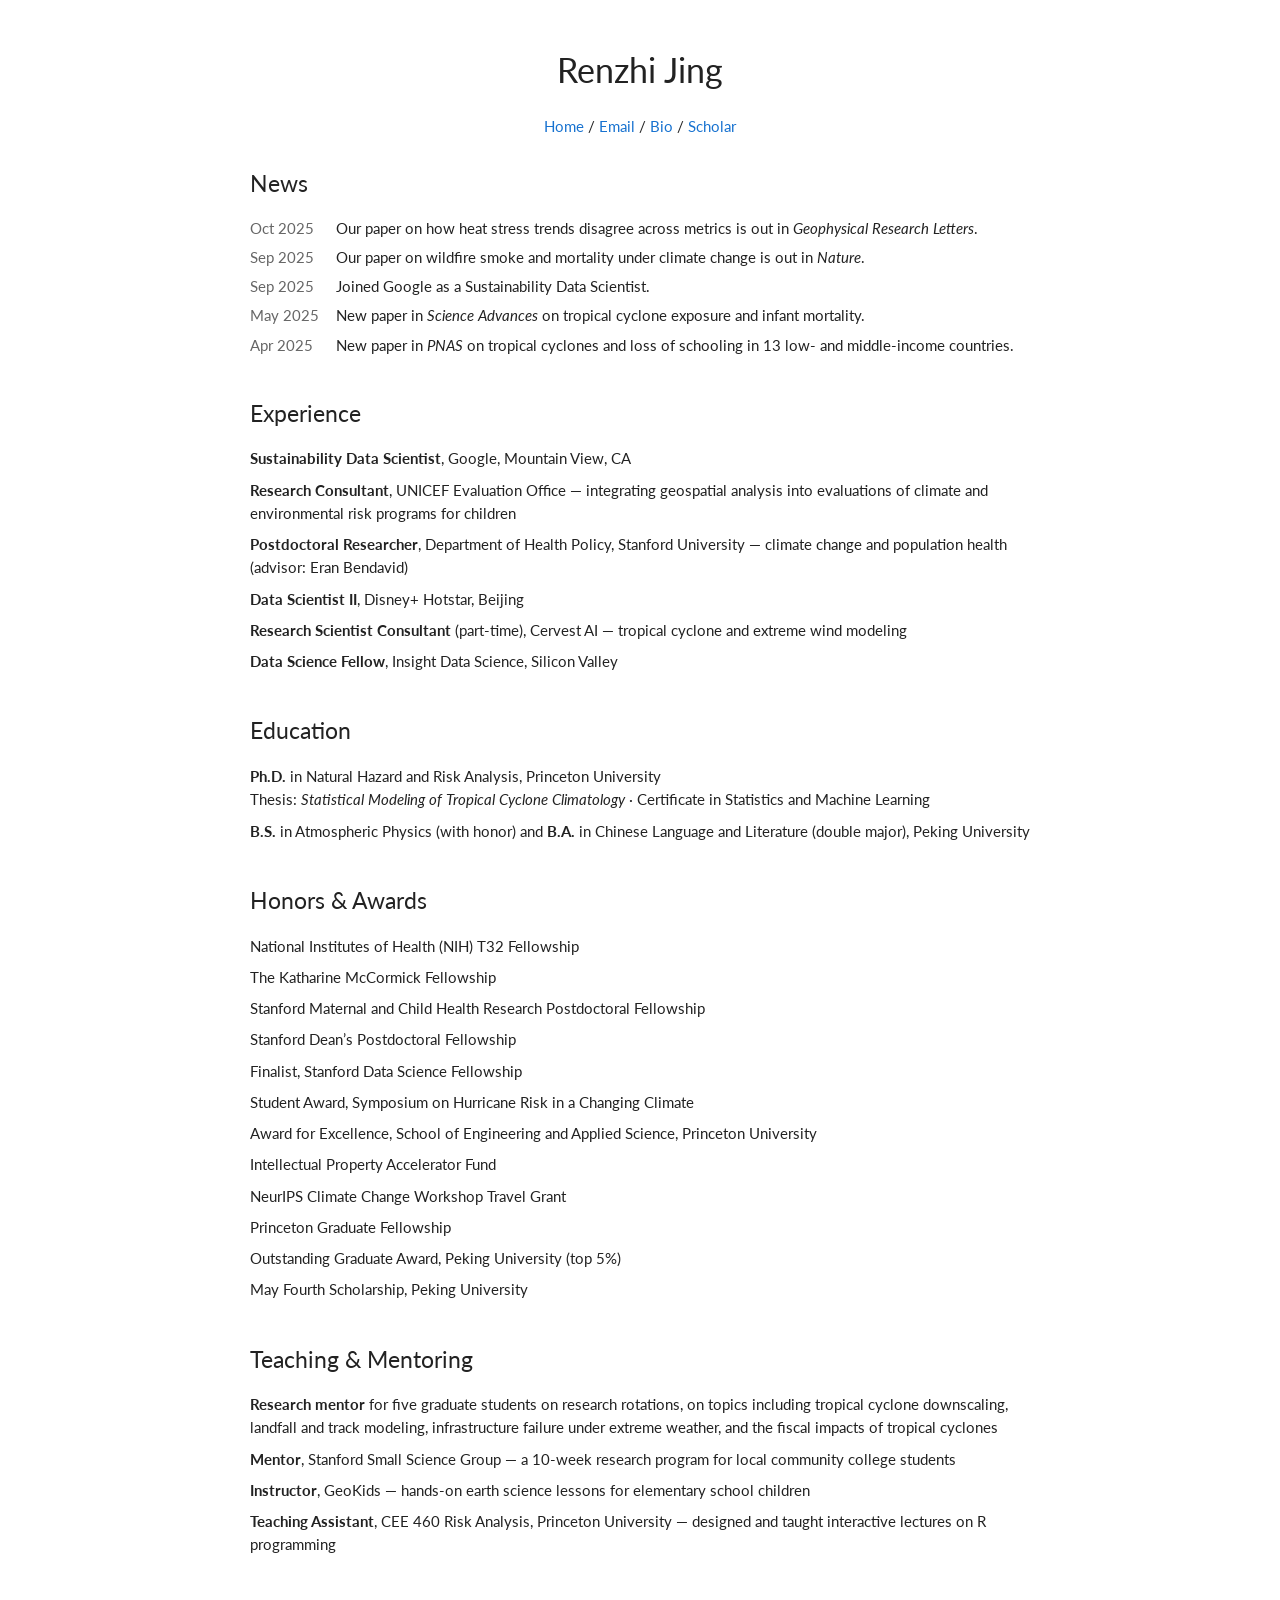
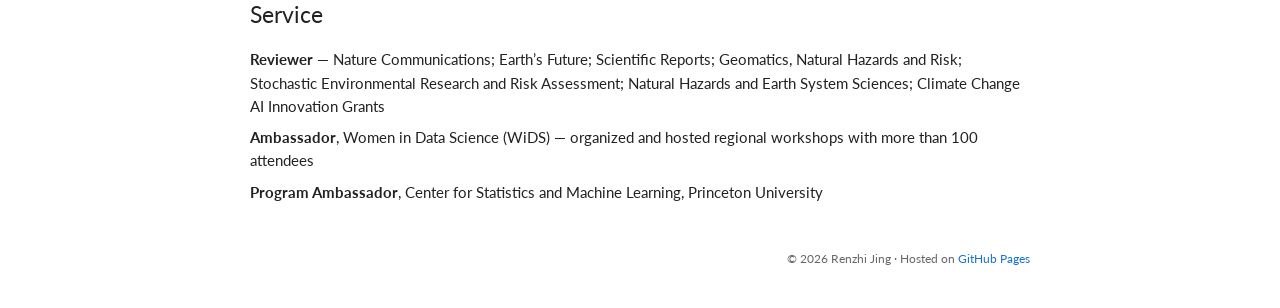
==== commit b2c6551d: "Remove job titles under the name Co-Authored-By: Claude Opus 5.5 <noreply@anthropic.com>" ====
--- a/cv.html
+++ b/cv.html
@@ -23,7 +23,6 @@
 
     <header class="page-head">
       <h1><a href="index.html">Renzhi Jing</a></h1>
-      <p class="role">Sustainability Data Scientist, Google<br>Research Consultant, UNICEF Evaluation Office</p>
       <ul class="links">
         <li><a href="index.html">Home</a></li>
         <li><a href="mailto:jingrenzhi.go@gmail.com">Email</a></li>
--- a/assets/style.css
+++ b/assets/style.css
@@ -54,7 +54,7 @@
 /* ---------- About ---------- */
 .about { display: flex; gap: 36px; align-items: center; padding-top: 44px; }
 .about-text { flex: 1; min-width: 0; }
-.about h1 { font-size: 34px; font-weight: 400; text-align: center; margin: 0 0 4px; }
+.about h1 { font-size: 34px; font-weight: 400; text-align: center; margin: 0 0 18px; }
 .role { text-align: center; color: var(--muted); margin-bottom: 18px; }
 
 .photo {
